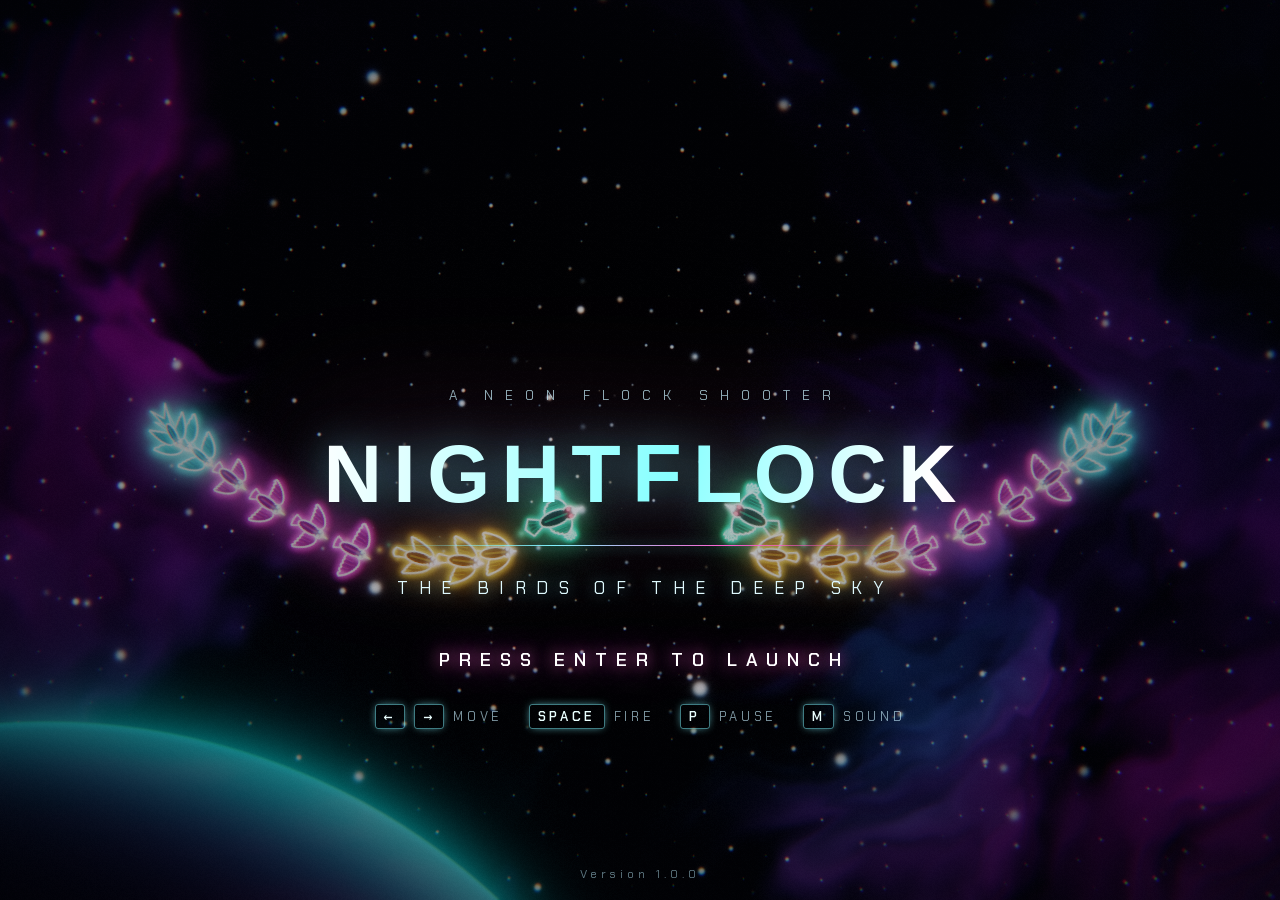
==== Claude/index.html @ 08055767 "Nightflock 1.0.0: first version of the Claude game, with landing page and game history" ====
<!doctype html>
<html lang="en">
<head>
<meta charset="utf-8">
<meta name="viewport" content="width=device-width, initial-scale=1, maximum-scale=1, user-scalable=no">
<title>NIGHTFLOCK</title>
<link rel="icon" href="data:image/svg+xml,%3Csvg xmlns='http://www.w3.org/2000/svg' viewBox='0 0 24 24'%3E%3Crect width='24' height='24' rx='5' fill='%2305061a'/%3E%3Cpath d='M12 3 L14 13 L21 18 L20 20 L14 18.5 L12 20 L10 18.5 L4 20 L3 18 L10 13 Z' fill='%237ff6ff'/%3E%3C/svg%3E">
<link rel="preconnect" href="https://fonts.googleapis.com">
<link rel="preconnect" href="https://fonts.gstatic.com" crossorigin>
<link href="https://fonts.googleapis.com/css2?family=Chakra+Petch:wght@400;600&family=Syncopate:wght@400;700&display=swap" rel="stylesheet">
<style>
  :root { --cy: #7ff6ff; --mg: #ff5fd2; --fieldw: 100vw;
    --display: 'Syncopate', 'Bahnschrift', 'Segoe UI', sans-serif;
    --ui: 'Chakra Petch', 'Bahnschrift', 'Segoe UI', sans-serif; }
  * { box-sizing: border-box; }
  html, body { margin: 0; height: 100%; background: #02030a; overflow: hidden; color: #eaffff;
    font-family: var(--ui); user-select: none; -webkit-user-select: none; touch-action: none; cursor: crosshair; }
  canvas { position: fixed; inset: 0; width: 100%; height: 100%; display: block; }
  .hidden { opacity: 0 !important; visibility: hidden; }

  /* ---- HUD, aligned to the playfield column ---- */
  #hud { position: fixed; top: 0; bottom: 0; left: 50%; width: var(--fieldw); max-width: 100vw; transform: translateX(-50%);
    pointer-events: none; transition: opacity .6s, visibility .6s; }
  .stat { position: absolute; top: clamp(10px, 2.2vh, 22px); line-height: 1; }
  .stat .lbl { font-size: clamp(9px, 1.25vh, 12px); letter-spacing: .34em; color: rgba(190, 240, 255, .55); margin-bottom: .55em; }
  .stat .val { font-size: clamp(18px, 3.1vh, 30px); font-weight: 600; letter-spacing: .1em; font-variant-numeric: tabular-nums;
    text-shadow: 0 0 12px rgba(127, 246, 255, .75), 0 0 34px rgba(127, 246, 255, .35); }
  #sScore { left: 22px; } #sBest { left: 50%; transform: translateX(-50%); text-align: center; } #sWave { right: 22px; text-align: right; }
  #sBest .val { color: #ffd9f6; text-shadow: 0 0 12px rgba(255, 95, 210, .7), 0 0 34px rgba(255, 95, 210, .3); }
  #lives { position: absolute; left: 20px; bottom: clamp(10px, 2vh, 20px); display: flex; gap: 8px; }
  #lives svg { width: clamp(18px, 2.8vh, 26px); height: clamp(18px, 2.8vh, 26px); fill: rgba(127, 246, 255, .16); stroke: var(--cy); stroke-width: 1.3;
    filter: drop-shadow(0 0 6px rgba(127, 246, 255, .8)); }
  #chips { position: absolute; right: 20px; bottom: clamp(10px, 2vh, 20px); display: flex; gap: 8px; }
  .chip { font-size: clamp(10px, 1.4vh, 13px); letter-spacing: .22em; padding: .45em .8em .4em; border: 1px solid currentColor; border-radius: 3px;
    background: rgba(0, 0, 0, .35); box-shadow: 0 0 14px -2px currentColor, inset 0 0 10px -4px currentColor; }
  .chip.twin { color: #7ff6ff; } .chip.rapid { color: #ffc24a; } .chip.shield { color: #6dffae; }
  #combo { position: absolute; left: 22px; top: clamp(62px, 9.5vh, 96px); opacity: 0; transition: opacity .3s; }
  #combo.on { opacity: 1; }
  #comboX { font-family: var(--display); font-weight: 700; font-size: clamp(20px, 3.6vh, 34px); color: #fff;
    text-shadow: 0 0 14px var(--mg), 0 0 40px var(--mg); }
  #combo.pop #comboX { animation: pop .35s cubic-bezier(.2, 1.6, .4, 1); }
  #comboBar { height: 2px; width: 72px; margin-top: 6px; background: linear-gradient(90deg, var(--mg), var(--cy)); transform-origin: left; box-shadow: 0 0 10px var(--mg); }
  @keyframes pop { from { transform: scale(1.7); } to { transform: scale(1); } }
  #mute { position: absolute; right: 22px; top: clamp(62px, 9.5vh, 96px); font-size: 11px; letter-spacing: .3em; color: #ff8a8a; opacity: 0; }
  #mute.off { opacity: .8; }

  /* ---- wave banner ---- */
  #banner { position: fixed; left: 0; right: 0; top: 40%; text-align: center; pointer-events: none; opacity: 0; }
  #banner.show { animation: banner 2.4s cubic-bezier(.2, .7, .2, 1) both; }
  #bannerMain { font-family: var(--display); font-weight: 700; font-size: clamp(22px, 5.2vh, 54px); letter-spacing: .32em; padding-left: .32em;
    text-shadow: 0 0 18px rgba(127, 246, 255, .9), 0 0 60px rgba(127, 246, 255, .5); }
  #bannerSub { margin-top: 1em; font-size: clamp(10px, 1.6vh, 15px); letter-spacing: .6em; padding-left: .6em; color: #ffc6f1; text-shadow: 0 0 14px var(--mg); }
  @keyframes banner {
    0% { opacity: 0; letter-spacing: -.2em; filter: blur(14px); transform: scale(1.25); }
    18% { opacity: 1; letter-spacing: 0; filter: blur(0); transform: scale(1); }
    72% { opacity: 1; filter: blur(0); transform: scale(1); }
    100% { opacity: 0; filter: blur(10px); transform: scale(.94); }
  }

  /* ---- full-screen overlays ---- */
  .screen { position: fixed; inset: 0; display: flex; flex-direction: column; align-items: center; justify-content: center; text-align: center;
    pointer-events: none; transition: opacity .7s, visibility .7s; padding: 0 16px; isolation: isolate; }
  .screen::before { content: ''; position: absolute; inset: 0; background: radial-gradient(ellipse at center, rgba(2, 3, 10, .1) 0%, rgba(2, 3, 10, .62) 100%); z-index: -1; }
  #title { justify-content: flex-start; padding-top: 43vh; }
  #over { justify-content: flex-start; padding-top: 42vh; }
  .kicker {font-size: clamp(9px, 1.5vh, 14px); letter-spacing: .9em; padding-left: .9em; color: rgba(200, 245, 255, .7); margin-bottom: 2.2em; }
  h1 { margin: 0; font-family: var(--display); font-weight: 700; font-size: clamp(30px, 9vmin, 112px); letter-spacing: .14em; padding-left: .14em; line-height: 1;
    background: linear-gradient(100deg, #fff 0%, #8ff 22%, #fff 38%, #f8c 62%, #a9f 80%, #fff 100%); background-size: 250% 100%;
    -webkit-background-clip: text; background-clip: text; color: transparent;
    filter: drop-shadow(0 0 22px rgba(120, 240, 255, .55)) drop-shadow(0 0 70px rgba(255, 95, 210, .35));
    animation: shimmer 7s linear infinite; }
  @keyframes shimmer { from { background-position: 0% 0; } to { background-position: 250% 0; } }
  .rule { width: min(520px, 70vw); height: 1px; margin: clamp(18px, 3.4vh, 34px) 0; background: linear-gradient(90deg, transparent, var(--cy), var(--mg), transparent); box-shadow: 0 0 14px var(--cy); }
  .sub { font-size: clamp(11px, 1.9vh, 18px); letter-spacing: .62em; padding-left: .62em; color: #dffcff; text-shadow: 0 0 16px rgba(127, 246, 255, .7); }
  .prompt { margin-top: clamp(24px, 5.5vh, 60px); font-size: clamp(12px, 2vh, 19px); font-weight: 600; letter-spacing: .5em; padding-left: .5em;
    color: #fff; text-shadow: 0 0 16px var(--mg), 0 0 40px var(--mg); animation: pulse 1.6s ease-in-out infinite; }
  @keyframes pulse { 0%, 100% { opacity: 1; } 50% { opacity: .3; } }
  .keys { margin-top: clamp(18px, 4vh, 40px); display: flex; flex-wrap: wrap; justify-content: center; gap: 10px 26px; font-size: clamp(10px, 1.45vh, 13px); letter-spacing: .28em; color: rgba(200, 240, 255, .62); }
  .keys b { font-weight: 600; color: #eaffff; border: 1px solid rgba(127, 246, 255, .5); border-radius: 3px; padding: .25em .6em .2em; margin-right: .7em; box-shadow: 0 0 10px -3px var(--cy); }
  .best { margin-top: 2.4em; min-height: 1em; font-size: clamp(10px, 1.5vh, 14px); letter-spacing: .5em; color: #ffc6f1; text-shadow: 0 0 12px var(--mg); }
  .t-ver { position: absolute; left: 0; right: 0; bottom: clamp(10px, 2vh, 20px); font-size: clamp(9px, 1.3vh, 12px); letter-spacing: .34em; color: rgba(190, 240, 255, .5); }
  .best.new { color: #fff; animation: pulse .7s ease-in-out infinite; }
  #over h2, #pause h2 { margin: 0; font-family: var(--display); font-weight: 700; font-size: clamp(22px, 6vmin, 62px); letter-spacing: .3em; padding-left: .3em;
    text-shadow: 0 0 20px var(--mg), 0 0 70px var(--mg); }
  #pause h2 { text-shadow: 0 0 20px var(--cy), 0 0 70px var(--cy); }
  #overScore { font-family: var(--display); font-size: clamp(30px, 9vmin, 96px); font-weight: 700; letter-spacing: .08em; font-variant-numeric: tabular-nums;
    text-shadow: 0 0 22px rgba(127, 246, 255, .8), 0 0 80px rgba(127, 246, 255, .4); }
  #nogl { position: fixed; inset: 0; display: flex; align-items: center; justify-content: center; text-align: center; padding: 24px; letter-spacing: .1em; line-height: 1.7; }
  #nogl[hidden] { display: none; }
  @media (prefers-reduced-motion: reduce) { h1, .prompt, .best.new { animation: none; } }
</style>
</head>
<body>
<canvas id="c"></canvas>

<div id="hud" class="hidden">
  <div class="stat" id="sScore"><div class="lbl">SCORE</div><div class="val" id="score">000000</div></div>
  <div class="stat" id="sBest"><div class="lbl">BEST</div><div class="val" id="best">000000</div></div>
  <div class="stat" id="sWave"><div class="lbl">WAVE</div><div class="val" id="wave">01</div></div>
  <div id="combo"><div id="comboX">×1</div><div id="comboBar"></div></div>
  <div id="mute">SOUND OFF</div>
  <div id="lives"></div>
  <div id="chips"></div>
</div>

<div id="banner"><div id="bannerMain"></div><div id="bannerSub"></div></div>

<div id="title" class="screen">
  <div class="kicker">A NEON FLOCK SHOOTER</div>
  <h1>NIGHTFLOCK</h1>
  <div class="rule"></div>
  <div class="sub">THE BIRDS OF THE DEEP SKY</div>
  <div class="prompt">PRESS ENTER TO LAUNCH</div>
  <div class="keys">
    <span><b>←</b><b>→</b>MOVE</span><span><b>SPACE</b>FIRE</span><span><b>P</b>PAUSE</span><span><b>M</b>SOUND</span>
  </div>
  <div class="best" id="titleBest"></div>
  <div class="t-ver">Version 1.0.0</div>
</div>

<div id="over" class="screen hidden">
  <h2>SIGNAL LOST</h2>
  <div class="rule"></div>
  <div id="overScore">0</div>
  <div class="best" id="overBest"></div>
  <div class="prompt">PRESS ENTER TO FLY AGAIN</div>
</div>

<div id="pause" class="screen hidden">
  <h2>PAUSED</h2>
  <div class="rule"></div>
  <div class="sub">PRESS P TO RESUME</div>
</div>

<div id="nogl" hidden>This game needs WebGL2.<br>Please open it in a current version of Chrome, Edge or Firefox.</div>

<script src="js/gfx.js"></script>
<script src="js/art.js"></script>
<script src="js/sfx.js"></script>
<script src="js/game.js"></script>
</body>
</html>
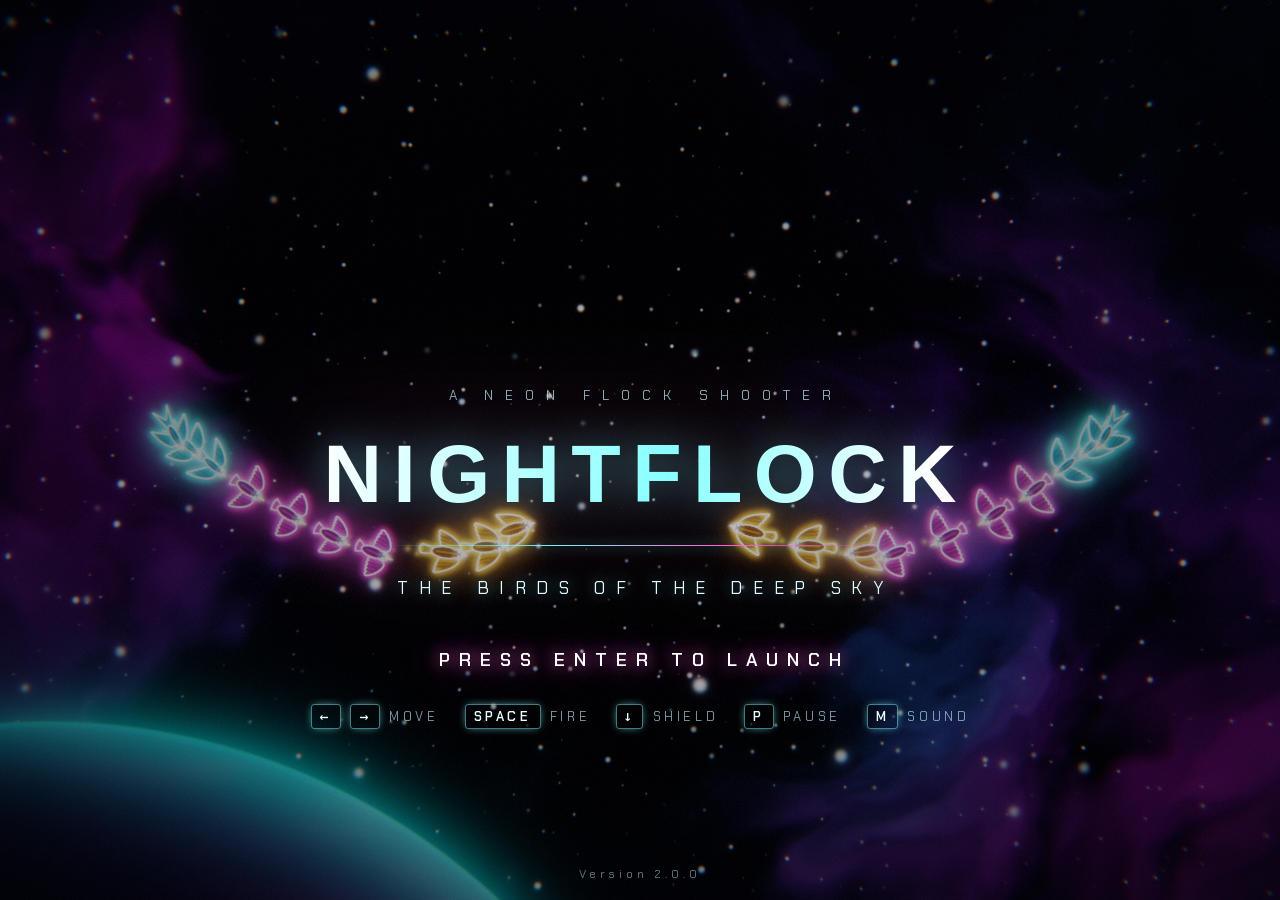
==== commit 7f603a9a: "Nightflock 2.0.0: reworked after Phoenix, with a shield, eggs, great ravens and the Aerie" ====
--- a/Claude/index.html
+++ b/Claude/index.html
@@ -30,7 +30,16 @@
   #lives { position: absolute; left: 20px; bottom: clamp(10px, 2vh, 20px); display: flex; gap: 8px; }
   #lives svg { width: clamp(18px, 2.8vh, 26px); height: clamp(18px, 2.8vh, 26px); fill: rgba(127, 246, 255, .16); stroke: var(--cy); stroke-width: 1.3;
     filter: drop-shadow(0 0 6px rgba(127, 246, 255, .8)); }
-  #chips { position: absolute; right: 20px; bottom: clamp(10px, 2vh, 20px); display: flex; gap: 8px; }
+  #chips { position: absolute; right: 20px; bottom: clamp(40px, 6.4vh, 62px); display: flex; gap: 8px; }
+  #shield, #boss { position: absolute; font-size: clamp(9px, 1.25vh, 12px); letter-spacing: .34em; }
+  #shield { right: 20px; bottom: clamp(10px, 2vh, 20px); display: flex; align-items: center; gap: 10px; color: #6dffae; transition: opacity .3s; }
+  #shield i, #boss i { display: block; height: 4px; border-radius: 2px; background: rgba(255, 255, 255, .12); overflow: hidden; }
+  #shield i { width: clamp(70px, 12vh, 120px); }
+  #shield b, #boss b { display: block; height: 100%; transform-origin: left; background: currentColor; box-shadow: 0 0 10px currentColor; }
+  #shield.ready span { text-shadow: 0 0 12px currentColor; }
+  #shield.on { color: #eaffff; } #shield.wait { color: #ffc24a; opacity: .7; }
+  #boss { right: 22px; top: clamp(62px, 9.5vh, 96px); width: clamp(110px, 20vh, 180px); text-align: right; color: #ff8fb4; opacity: 0; transition: opacity .5s; }
+  #boss.on { opacity: 1; } #boss span { display: block; margin-bottom: .6em; text-shadow: 0 0 12px currentColor; }
   .chip { font-size: clamp(10px, 1.4vh, 13px); letter-spacing: .22em; padding: .45em .8em .4em; border: 1px solid currentColor; border-radius: 3px;
     background: rgba(0, 0, 0, .35); box-shadow: 0 0 14px -2px currentColor, inset 0 0 10px -4px currentColor; }
   .chip.twin { color: #7ff6ff; } .chip.rapid { color: #ffc24a; } .chip.shield { color: #6dffae; }
@@ -41,7 +50,7 @@
   #combo.pop #comboX { animation: pop .35s cubic-bezier(.2, 1.6, .4, 1); }
   #comboBar { height: 2px; width: 72px; margin-top: 6px; background: linear-gradient(90deg, var(--mg), var(--cy)); transform-origin: left; box-shadow: 0 0 10px var(--mg); }
   @keyframes pop { from { transform: scale(1.7); } to { transform: scale(1); } }
-  #mute { position: absolute; right: 22px; top: clamp(62px, 9.5vh, 96px); font-size: 11px; letter-spacing: .3em; color: #ff8a8a; opacity: 0; }
+  #mute { position: absolute; right: 22px; top: clamp(100px, 15vh, 150px); font-size: 11px; letter-spacing: .3em; color: #ff8a8a; opacity: 0; }
   #mute.off { opacity: .8; }
 
   /* ---- wave banner ---- */
@@ -101,6 +110,8 @@
   <div id="mute">SOUND OFF</div>
   <div id="lives"></div>
   <div id="chips"></div>
+  <div id="shield" class="ready"><span>SHIELD</span><i><b id="shieldFill"></b></i></div>
+  <div id="boss"><span>THE AERIE</span><i><b id="bossFill"></b></i></div>
 </div>
 
 <div id="banner"><div id="bannerMain"></div><div id="bannerSub"></div></div>
@@ -112,10 +123,10 @@
   <div class="sub">THE BIRDS OF THE DEEP SKY</div>
   <div class="prompt">PRESS ENTER TO LAUNCH</div>
   <div class="keys">
-    <span><b>←</b><b>→</b>MOVE</span><span><b>SPACE</b>FIRE</span><span><b>P</b>PAUSE</span><span><b>M</b>SOUND</span>
+    <span><b>←</b><b>→</b>MOVE</span><span><b>SPACE</b>FIRE</span><span><b>↓</b>SHIELD</span><span><b>P</b>PAUSE</span><span><b>M</b>SOUND</span>
   </div>
   <div class="best" id="titleBest"></div>
-  <div class="t-ver">Version 1.0.0</div>
+  <div class="t-ver">Version 2.0.0</div>
 </div>
 
 <div id="over" class="screen hidden">
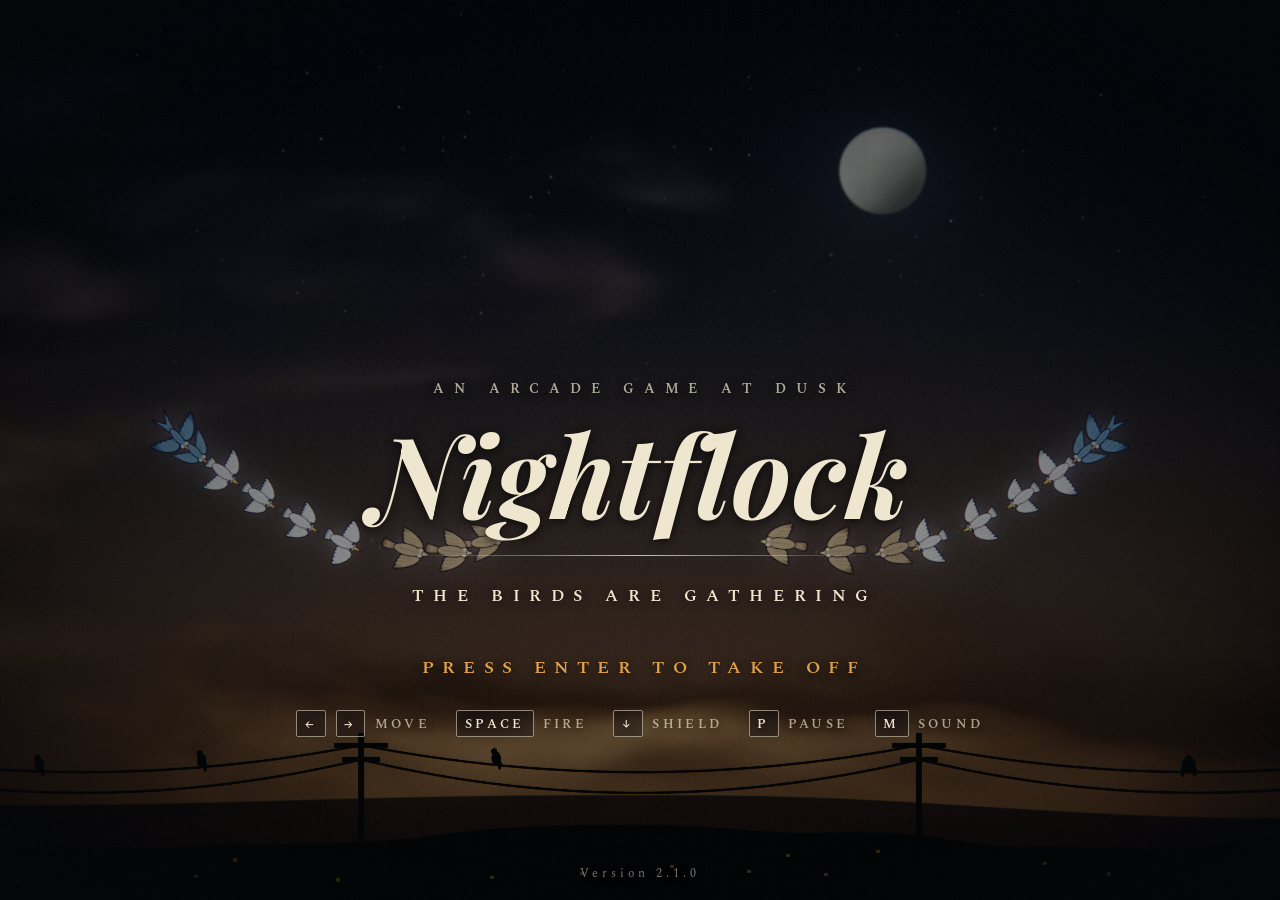
==== commit 4f614f6e: "Nightflock 2.1.0: a new look, a field guide at dusk instead of neon" ====
--- a/Claude/index.html
+++ b/Claude/index.html
@@ -4,99 +4,88 @@
 <meta charset="utf-8">
 <meta name="viewport" content="width=device-width, initial-scale=1, maximum-scale=1, user-scalable=no">
 <title>NIGHTFLOCK</title>
-<link rel="icon" href="data:image/svg+xml,%3Csvg xmlns='http://www.w3.org/2000/svg' viewBox='0 0 24 24'%3E%3Crect width='24' height='24' rx='5' fill='%2305061a'/%3E%3Cpath d='M12 3 L14 13 L21 18 L20 20 L14 18.5 L12 20 L10 18.5 L4 20 L3 18 L10 13 Z' fill='%237ff6ff'/%3E%3C/svg%3E">
+<link rel="icon" href="data:image/svg+xml,%3Csvg xmlns='http://www.w3.org/2000/svg' viewBox='0 0 24 24'%3E%3Crect width='24' height='24' rx='5' fill='%2310131c'/%3E%3Cpath d='M12 3 L14 13 L21 18 L20 20 L14 18.5 L12 20 L10 18.5 L4 20 L3 18 L10 13 Z' fill='%23efe6cf'/%3E%3C/svg%3E">
 <link rel="preconnect" href="https://fonts.googleapis.com">
 <link rel="preconnect" href="https://fonts.gstatic.com" crossorigin>
-<link href="https://fonts.googleapis.com/css2?family=Chakra+Petch:wght@400;600&family=Syncopate:wght@400;700&display=swap" rel="stylesheet">
+<link href="https://fonts.googleapis.com/css2?family=Playfair+Display:ital,wght@0,700;1,700&family=Spectral:wght@400;600&display=swap" rel="stylesheet">
 <style>
-  :root { --cy: #7ff6ff; --mg: #ff5fd2; --fieldw: 100vw;
-    --display: 'Syncopate', 'Bahnschrift', 'Segoe UI', sans-serif;
-    --ui: 'Chakra Petch', 'Bahnschrift', 'Segoe UI', sans-serif; }
+  :root { --ink: #0e1016; --paper: #efe6cf; --amber: #e0a04a; --rust: #e08a6c; --fieldw: 100vw;
+    --display: 'Playfair Display', Georgia, 'Times New Roman', serif;
+    --ui: 'Spectral', Georgia, 'Times New Roman', serif; }
   * { box-sizing: border-box; }
-  html, body { margin: 0; height: 100%; background: #02030a; overflow: hidden; color: #eaffff;
+  html, body { margin: 0; height: 100%; background: #0a0c12; overflow: hidden; color: var(--paper);
     font-family: var(--ui); user-select: none; -webkit-user-select: none; touch-action: none; cursor: crosshair; }
   canvas { position: fixed; inset: 0; width: 100%; height: 100%; display: block; }
   .hidden { opacity: 0 !important; visibility: hidden; }
 
   /* ---- HUD, aligned to the playfield column ---- */
   #hud { position: fixed; top: 0; bottom: 0; left: 50%; width: var(--fieldw); max-width: 100vw; transform: translateX(-50%);
-    pointer-events: none; transition: opacity .6s, visibility .6s; }
+    pointer-events: none; transition: opacity .6s, visibility .6s; text-shadow: 0 1px 3px rgba(0, 0, 0, .75); }
   .stat { position: absolute; top: clamp(10px, 2.2vh, 22px); line-height: 1; }
-  .stat .lbl { font-size: clamp(9px, 1.25vh, 12px); letter-spacing: .34em; color: rgba(190, 240, 255, .55); margin-bottom: .55em; }
-  .stat .val { font-size: clamp(18px, 3.1vh, 30px); font-weight: 600; letter-spacing: .1em; font-variant-numeric: tabular-nums;
-    text-shadow: 0 0 12px rgba(127, 246, 255, .75), 0 0 34px rgba(127, 246, 255, .35); }
+  .stat .lbl { font-size: clamp(9px, 1.3vh, 12px); font-weight: 600; letter-spacing: .32em; color: rgba(239, 230, 207, .62); margin-bottom: .5em; }
+  .stat .val { font-family: var(--display); font-size: clamp(19px, 3.3vh, 32px); font-weight: 700; letter-spacing: .03em;
+    font-variant-numeric: lining-nums tabular-nums; }
   #sScore { left: 22px; } #sBest { left: 50%; transform: translateX(-50%); text-align: center; } #sWave { right: 22px; text-align: right; }
-  #sBest .val { color: #ffd9f6; text-shadow: 0 0 12px rgba(255, 95, 210, .7), 0 0 34px rgba(255, 95, 210, .3); }
+  #sBest .val { color: var(--amber); }
   #lives { position: absolute; left: 20px; bottom: clamp(10px, 2vh, 20px); display: flex; gap: 8px; }
-  #lives svg { width: clamp(18px, 2.8vh, 26px); height: clamp(18px, 2.8vh, 26px); fill: rgba(127, 246, 255, .16); stroke: var(--cy); stroke-width: 1.3;
-    filter: drop-shadow(0 0 6px rgba(127, 246, 255, .8)); }
+  #lives svg { width: clamp(18px, 2.8vh, 26px); height: clamp(18px, 2.8vh, 26px); fill: var(--paper); stroke: var(--ink); stroke-width: 1.1;
+    filter: drop-shadow(0 1px 2px rgba(0, 0, 0, .6)); }
   #chips { position: absolute; right: 20px; bottom: clamp(40px, 6.4vh, 62px); display: flex; gap: 8px; }
-  #shield, #boss { position: absolute; font-size: clamp(9px, 1.25vh, 12px); letter-spacing: .34em; }
-  #shield { right: 20px; bottom: clamp(10px, 2vh, 20px); display: flex; align-items: center; gap: 10px; color: #6dffae; transition: opacity .3s; }
-  #shield i, #boss i { display: block; height: 4px; border-radius: 2px; background: rgba(255, 255, 255, .12); overflow: hidden; }
+  .chip { font-size: clamp(10px, 1.45vh, 13px); font-weight: 600; letter-spacing: .2em; padding: .4em .8em .35em; border: 1px solid currentColor; border-radius: 2px;
+    background: rgba(10, 12, 18, .55); }
+  .chip.twin { color: #a9cfe0; } .chip.rapid { color: var(--amber); }
+  #shield, #boss { position: absolute; font-size: clamp(9px, 1.3vh, 12px); font-weight: 600; letter-spacing: .32em; }
+  #shield { right: 20px; bottom: clamp(10px, 2vh, 20px); display: flex; align-items: center; gap: 10px; color: var(--paper); transition: opacity .3s, color .3s; }
+  #shield i, #boss i { display: block; height: 3px; background: rgba(239, 230, 207, .18); overflow: hidden; }
   #shield i { width: clamp(70px, 12vh, 120px); }
-  #shield b, #boss b { display: block; height: 100%; transform-origin: left; background: currentColor; box-shadow: 0 0 10px currentColor; }
-  #shield.ready span { text-shadow: 0 0 12px currentColor; }
-  #shield.on { color: #eaffff; } #shield.wait { color: #ffc24a; opacity: .7; }
-  #boss { right: 22px; top: clamp(62px, 9.5vh, 96px); width: clamp(110px, 20vh, 180px); text-align: right; color: #ff8fb4; opacity: 0; transition: opacity .5s; }
-  #boss.on { opacity: 1; } #boss span { display: block; margin-bottom: .6em; text-shadow: 0 0 12px currentColor; }
-  .chip { font-size: clamp(10px, 1.4vh, 13px); letter-spacing: .22em; padding: .45em .8em .4em; border: 1px solid currentColor; border-radius: 3px;
-    background: rgba(0, 0, 0, .35); box-shadow: 0 0 14px -2px currentColor, inset 0 0 10px -4px currentColor; }
-  .chip.twin { color: #7ff6ff; } .chip.rapid { color: #ffc24a; } .chip.shield { color: #6dffae; }
+  #shield b, #boss b { display: block; height: 100%; transform-origin: left; background: currentColor; }
+  #shield.on { color: #ffffff; } #shield.wait { color: var(--amber); opacity: .75; }
+  #boss { right: 22px; top: clamp(62px, 9.5vh, 96px); width: clamp(110px, 20vh, 180px); text-align: right; color: var(--rust); opacity: 0; transition: opacity .5s; }
+  #boss.on { opacity: 1; } #boss span { display: block; margin-bottom: .6em; }
   #combo { position: absolute; left: 22px; top: clamp(62px, 9.5vh, 96px); opacity: 0; transition: opacity .3s; }
   #combo.on { opacity: 1; }
-  #comboX { font-family: var(--display); font-weight: 700; font-size: clamp(20px, 3.6vh, 34px); color: #fff;
-    text-shadow: 0 0 14px var(--mg), 0 0 40px var(--mg); }
+  #comboX { font-family: var(--display); font-style: italic; font-weight: 700; font-size: clamp(21px, 3.7vh, 36px); color: var(--paper); }
   #combo.pop #comboX { animation: pop .35s cubic-bezier(.2, 1.6, .4, 1); }
-  #comboBar { height: 2px; width: 72px; margin-top: 6px; background: linear-gradient(90deg, var(--mg), var(--cy)); transform-origin: left; box-shadow: 0 0 10px var(--mg); }
-  @keyframes pop { from { transform: scale(1.7); } to { transform: scale(1); } }
-  #mute { position: absolute; right: 22px; top: clamp(100px, 15vh, 150px); font-size: 11px; letter-spacing: .3em; color: #ff8a8a; opacity: 0; }
-  #mute.off { opacity: .8; }
+  #comboBar { height: 2px; width: 72px; margin-top: 6px; background: var(--amber); transform-origin: left; }
+  @keyframes pop { from { transform: scale(1.5); } to { transform: scale(1); } }
+  #mute { position: absolute; right: 22px; top: clamp(100px, 15vh, 150px); font-size: 11px; font-weight: 600; letter-spacing: .3em; color: var(--rust); opacity: 0; }
+  #mute.off { opacity: .85; }
 
   /* ---- wave banner ---- */
-  #banner { position: fixed; left: 0; right: 0; top: 40%; text-align: center; pointer-events: none; opacity: 0; }
+  #banner { position: fixed; left: 0; right: 0; top: 40%; text-align: center; pointer-events: none; opacity: 0; text-shadow: 0 2px 10px rgba(0, 0, 0, .7); }
   #banner.show { animation: banner 2.4s cubic-bezier(.2, .7, .2, 1) both; }
-  #bannerMain { font-family: var(--display); font-weight: 700; font-size: clamp(22px, 5.2vh, 54px); letter-spacing: .32em; padding-left: .32em;
-    text-shadow: 0 0 18px rgba(127, 246, 255, .9), 0 0 60px rgba(127, 246, 255, .5); }
-  #bannerSub { margin-top: 1em; font-size: clamp(10px, 1.6vh, 15px); letter-spacing: .6em; padding-left: .6em; color: #ffc6f1; text-shadow: 0 0 14px var(--mg); }
+  #bannerMain { font-family: var(--display); font-style: italic; font-weight: 700; font-size: clamp(26px, 6.2vh, 64px); letter-spacing: .02em; }
+  #bannerSub { margin-top: .9em; font-size: clamp(10px, 1.7vh, 16px); font-weight: 600; letter-spacing: .5em; padding-left: .5em; color: var(--amber); }
   @keyframes banner {
-    0% { opacity: 0; letter-spacing: -.2em; filter: blur(14px); transform: scale(1.25); }
-    18% { opacity: 1; letter-spacing: 0; filter: blur(0); transform: scale(1); }
-    72% { opacity: 1; filter: blur(0); transform: scale(1); }
-    100% { opacity: 0; filter: blur(10px); transform: scale(.94); }
+    0% { opacity: 0; transform: translateY(14px); }
+    16% { opacity: 1; transform: translateY(0); }
+    74% { opacity: 1; transform: translateY(0); }
+    100% { opacity: 0; transform: translateY(-10px); }
   }
 
   /* ---- full-screen overlays ---- */
   .screen { position: fixed; inset: 0; display: flex; flex-direction: column; align-items: center; justify-content: center; text-align: center;
-    pointer-events: none; transition: opacity .7s, visibility .7s; padding: 0 16px; isolation: isolate; }
-  .screen::before { content: ''; position: absolute; inset: 0; background: radial-gradient(ellipse at center, rgba(2, 3, 10, .1) 0%, rgba(2, 3, 10, .62) 100%); z-index: -1; }
-  #title { justify-content: flex-start; padding-top: 43vh; }
-  #over { justify-content: flex-start; padding-top: 42vh; }
-  .kicker {font-size: clamp(9px, 1.5vh, 14px); letter-spacing: .9em; padding-left: .9em; color: rgba(200, 245, 255, .7); margin-bottom: 2.2em; }
-  h1 { margin: 0; font-family: var(--display); font-weight: 700; font-size: clamp(30px, 9vmin, 112px); letter-spacing: .14em; padding-left: .14em; line-height: 1;
-    background: linear-gradient(100deg, #fff 0%, #8ff 22%, #fff 38%, #f8c 62%, #a9f 80%, #fff 100%); background-size: 250% 100%;
-    -webkit-background-clip: text; background-clip: text; color: transparent;
-    filter: drop-shadow(0 0 22px rgba(120, 240, 255, .55)) drop-shadow(0 0 70px rgba(255, 95, 210, .35));
-    animation: shimmer 7s linear infinite; }
-  @keyframes shimmer { from { background-position: 0% 0; } to { background-position: 250% 0; } }
-  .rule { width: min(520px, 70vw); height: 1px; margin: clamp(18px, 3.4vh, 34px) 0; background: linear-gradient(90deg, transparent, var(--cy), var(--mg), transparent); box-shadow: 0 0 14px var(--cy); }
-  .sub { font-size: clamp(11px, 1.9vh, 18px); letter-spacing: .62em; padding-left: .62em; color: #dffcff; text-shadow: 0 0 16px rgba(127, 246, 255, .7); }
-  .prompt { margin-top: clamp(24px, 5.5vh, 60px); font-size: clamp(12px, 2vh, 19px); font-weight: 600; letter-spacing: .5em; padding-left: .5em;
-    color: #fff; text-shadow: 0 0 16px var(--mg), 0 0 40px var(--mg); animation: pulse 1.6s ease-in-out infinite; }
-  @keyframes pulse { 0%, 100% { opacity: 1; } 50% { opacity: .3; } }
-  .keys { margin-top: clamp(18px, 4vh, 40px); display: flex; flex-wrap: wrap; justify-content: center; gap: 10px 26px; font-size: clamp(10px, 1.45vh, 13px); letter-spacing: .28em; color: rgba(200, 240, 255, .62); }
-  .keys b { font-weight: 600; color: #eaffff; border: 1px solid rgba(127, 246, 255, .5); border-radius: 3px; padding: .25em .6em .2em; margin-right: .7em; box-shadow: 0 0 10px -3px var(--cy); }
-  .best { margin-top: 2.4em; min-height: 1em; font-size: clamp(10px, 1.5vh, 14px); letter-spacing: .5em; color: #ffc6f1; text-shadow: 0 0 12px var(--mg); }
-  .t-ver { position: absolute; left: 0; right: 0; bottom: clamp(10px, 2vh, 20px); font-size: clamp(9px, 1.3vh, 12px); letter-spacing: .34em; color: rgba(190, 240, 255, .5); }
-  .best.new { color: #fff; animation: pulse .7s ease-in-out infinite; }
-  #over h2, #pause h2 { margin: 0; font-family: var(--display); font-weight: 700; font-size: clamp(22px, 6vmin, 62px); letter-spacing: .3em; padding-left: .3em;
-    text-shadow: 0 0 20px var(--mg), 0 0 70px var(--mg); }
-  #pause h2 { text-shadow: 0 0 20px var(--cy), 0 0 70px var(--cy); }
-  #overScore { font-family: var(--display); font-size: clamp(30px, 9vmin, 96px); font-weight: 700; letter-spacing: .08em; font-variant-numeric: tabular-nums;
-    text-shadow: 0 0 22px rgba(127, 246, 255, .8), 0 0 80px rgba(127, 246, 255, .4); }
-  #nogl { position: fixed; inset: 0; display: flex; align-items: center; justify-content: center; text-align: center; padding: 24px; letter-spacing: .1em; line-height: 1.7; }
+    pointer-events: none; transition: opacity .7s, visibility .7s; padding: 0 16px; isolation: isolate; text-shadow: 0 2px 10px rgba(0, 0, 0, .75); }
+  .screen::before { content: ''; position: absolute; inset: 0; background: radial-gradient(ellipse at center, rgba(6, 8, 12, .2) 0%, rgba(6, 8, 12, .66) 100%); z-index: -1; }
+  #title { justify-content: flex-start; padding-top: 42vh; }
+  #over { justify-content: flex-start; padding-top: 40vh; }
+  .kicker { font-size: clamp(9px, 1.55vh, 14px); font-weight: 600; letter-spacing: .7em; padding-left: .7em; color: rgba(239, 230, 207, .72); margin-bottom: 1.2em; }
+  h1 { margin: 0; font-family: var(--display); font-style: italic; font-weight: 700; font-size: clamp(42px, 12.5vmin, 150px); letter-spacing: .01em; line-height: 1; color: var(--paper); }
+  .rule { width: min(460px, 66vw); height: 1px; margin: clamp(16px, 3vh, 30px) 0; background: linear-gradient(90deg, transparent, rgba(239, 230, 207, .8), transparent); }
+  .sub { font-size: clamp(11px, 1.9vh, 18px); font-weight: 600; letter-spacing: .56em; padding-left: .56em; color: var(--paper); }
+  .prompt { margin-top: clamp(22px, 5vh, 54px); font-size: clamp(12px, 2vh, 19px); font-weight: 600; letter-spacing: .46em; padding-left: .46em;
+    color: var(--amber); animation: pulse 1.6s ease-in-out infinite; }
+  @keyframes pulse { 0%, 100% { opacity: 1; } 50% { opacity: .35; } }
+  .keys { margin-top: clamp(16px, 3.6vh, 36px); display: flex; flex-wrap: wrap; justify-content: center; gap: 10px 26px; font-size: clamp(10px, 1.5vh, 13px); font-weight: 600; letter-spacing: .26em; color: rgba(239, 230, 207, .66); }
+  .keys b { font-weight: 600; color: var(--paper); border: 1px solid rgba(239, 230, 207, .55); border-radius: 2px; padding: .2em .6em .15em; margin-right: .7em; background: rgba(10, 12, 18, .4); }
+  .best { margin-top: 2.2em; min-height: 1em; font-size: clamp(10px, 1.55vh, 14px); font-weight: 600; letter-spacing: .46em; color: var(--amber); }
+  .best.new { color: var(--paper); animation: pulse .7s ease-in-out infinite; }
+  .t-ver { position: absolute; left: 0; right: 0; bottom: clamp(10px, 2vh, 20px); font-size: clamp(9px, 1.3vh, 12px); letter-spacing: .34em; color: rgba(239, 230, 207, .5); }
+  #over h2, #pause h2 { margin: 0; font-family: var(--display); font-style: italic; font-weight: 700; font-size: clamp(28px, 7.4vmin, 78px); letter-spacing: .01em; color: var(--paper); }
+  #overScore { font-family: var(--display); font-size: clamp(30px, 9vmin, 96px); font-weight: 700; letter-spacing: .03em; font-variant-numeric: lining-nums tabular-nums; color: var(--amber); }
+  #nogl { position: fixed; inset: 0; display: flex; align-items: center; justify-content: center; text-align: center; padding: 24px; letter-spacing: .06em; line-height: 1.7; }
   #nogl[hidden] { display: none; }
-  @media (prefers-reduced-motion: reduce) { h1, .prompt, .best.new { animation: none; } }
+  @media (prefers-reduced-motion: reduce) { .prompt, .best.new { animation: none; } }
 </style>
 </head>
 <body>
@@ -117,20 +106,20 @@
 <div id="banner"><div id="bannerMain"></div><div id="bannerSub"></div></div>
 
 <div id="title" class="screen">
-  <div class="kicker">A NEON FLOCK SHOOTER</div>
-  <h1>NIGHTFLOCK</h1>
+  <div class="kicker">AN ARCADE GAME AT DUSK</div>
+  <h1>Nightflock</h1>
   <div class="rule"></div>
-  <div class="sub">THE BIRDS OF THE DEEP SKY</div>
-  <div class="prompt">PRESS ENTER TO LAUNCH</div>
+  <div class="sub">THE BIRDS ARE GATHERING</div>
+  <div class="prompt">PRESS ENTER TO TAKE OFF</div>
   <div class="keys">
     <span><b>←</b><b>→</b>MOVE</span><span><b>SPACE</b>FIRE</span><span><b>↓</b>SHIELD</span><span><b>P</b>PAUSE</span><span><b>M</b>SOUND</span>
   </div>
   <div class="best" id="titleBest"></div>
-  <div class="t-ver">Version 2.0.0</div>
+  <div class="t-ver">Version 2.1.0</div>
 </div>
 
 <div id="over" class="screen hidden">
-  <h2>SIGNAL LOST</h2>
+  <h2>The sky is theirs</h2>
   <div class="rule"></div>
   <div id="overScore">0</div>
   <div class="best" id="overBest"></div>
@@ -138,7 +127,7 @@
 </div>
 
 <div id="pause" class="screen hidden">
-  <h2>PAUSED</h2>
+  <h2>Paused</h2>
   <div class="rule"></div>
   <div class="sub">PRESS P TO RESUME</div>
 </div>
